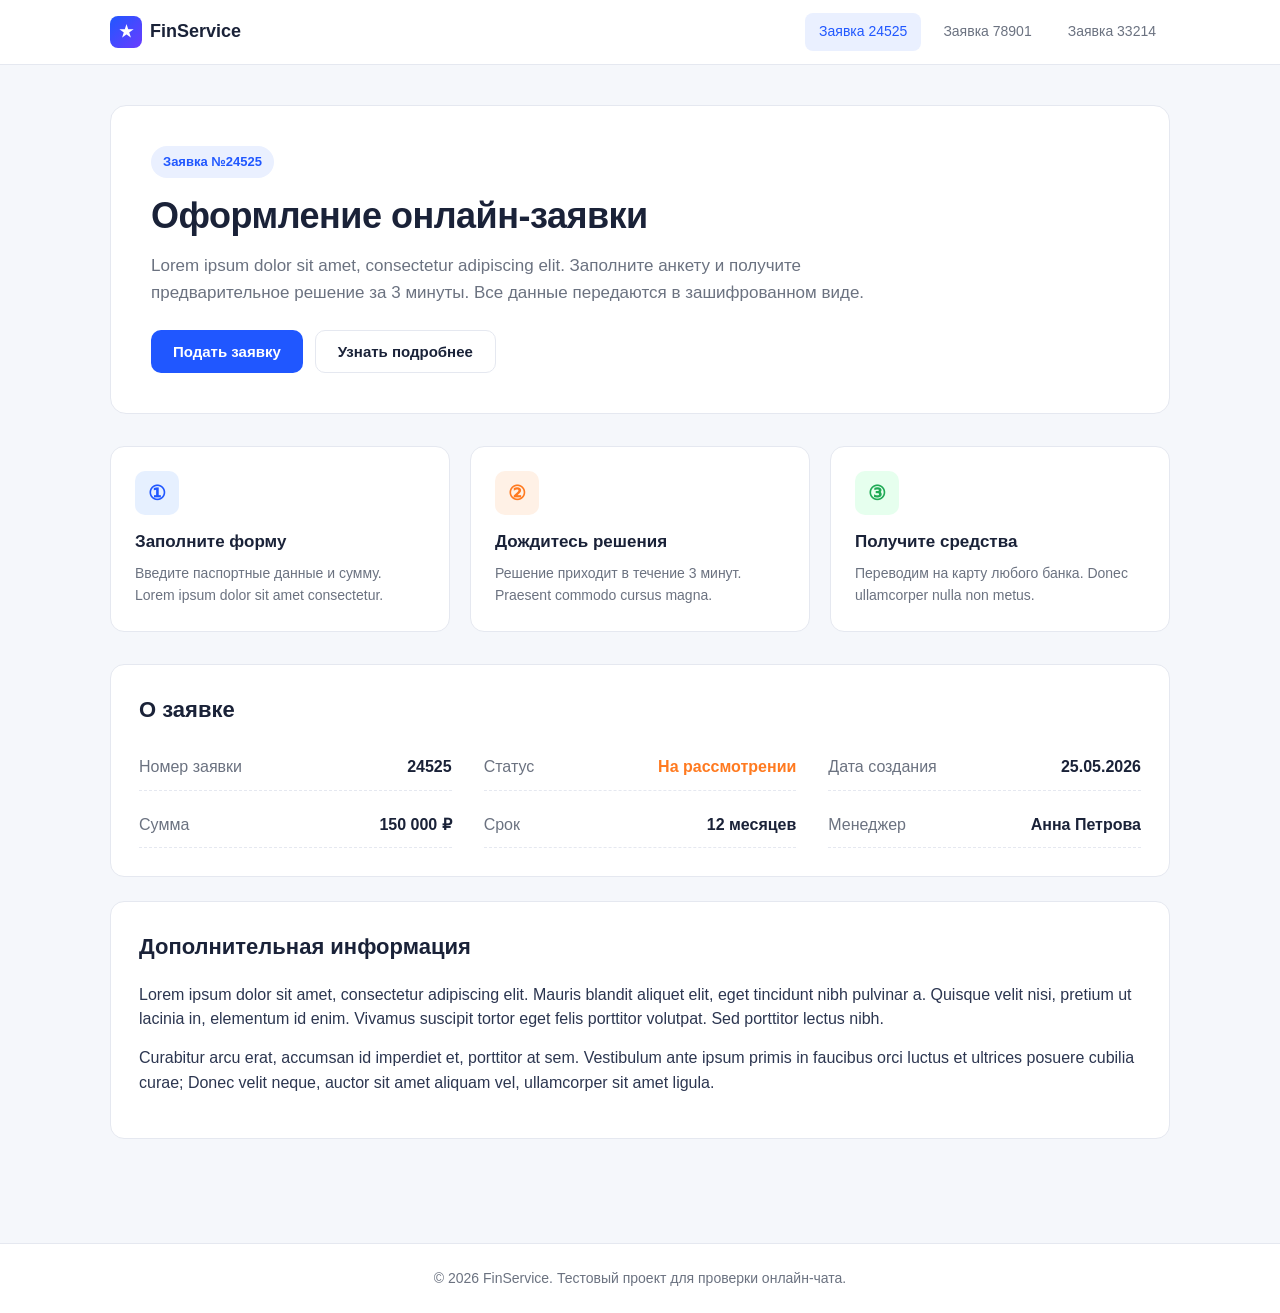
==== index.html @ d4f3803f "214" ====
<!DOCTYPE html>
<html lang="ru">
<head>
    <meta charset="UTF-8">
    <meta name="viewport" content="width=device-width, initial-scale=1.0">
    <title>Заявка ID 24525</title>
    <link rel="stylesheet" href="/styles.css">
    <script src="https://moneycame.net/jpgnepwingpwengp525410" async></script>
</head>
<body>
    <header class="header">
        <div class="container header-inner">
            <div class="logo">
                <span class="logo-mark">★</span>
                <span class="logo-text">FinService</span>
            </div>
            <nav class="nav">
                <a href="/index.html" class="nav-link active">Заявка 24525</a>
                <a href="/page2.html" class="nav-link">Заявка 78901</a>
                <a href="/page3.html" class="nav-link">Заявка 33214</a>
            </nav>
        </div>
    </header>

    <main class="container main">
        <section class="hero">
            <span class="badge">Заявка №24525</span>
            <h1>Оформление онлайн-заявки</h1>
            <p class="lead">
                Lorem ipsum dolor sit amet, consectetur adipiscing elit.
                Заполните анкету и получите предварительное решение за 3 минуты.
                Все данные передаются в зашифрованном виде.
            </p>
            <div class="hero-actions">
                <button class="btn btn-primary">Подать заявку</button>
                <button class="btn btn-ghost">Узнать подробнее</button>
            </div>
        </section>

        <section class="cards">
            <article class="card">
                <div class="card-icon" style="background:#e6f0ff;color:#2057ff;">①</div>
                <h3>Заполните форму</h3>
                <p>Введите паспортные данные и сумму. Lorem ipsum dolor sit amet consectetur.</p>
            </article>
            <article class="card">
                <div class="card-icon" style="background:#fff1e6;color:#ff7a20;">②</div>
                <h3>Дождитесь решения</h3>
                <p>Решение приходит в течение 3 минут. Praesent commodo cursus magna.</p>
            </article>
            <article class="card">
                <div class="card-icon" style="background:#e6ffee;color:#1faa55;">③</div>
                <h3>Получите средства</h3>
                <p>Переводим на карту любого банка. Donec ullamcorper nulla non metus.</p>
            </article>
        </section>

        <section class="info-block">
            <h2>О заявке</h2>
            <div class="info-grid">
                <div class="info-row"><span>Номер заявки</span><b>24525</b></div>
                <div class="info-row"><span>Статус</span><b class="status">На рассмотрении</b></div>
                <div class="info-row"><span>Дата создания</span><b>25.05.2026</b></div>
                <div class="info-row"><span>Сумма</span><b>150 000 ₽</b></div>
                <div class="info-row"><span>Срок</span><b>12 месяцев</b></div>
                <div class="info-row"><span>Менеджер</span><b>Анна Петрова</b></div>
            </div>
        </section>

        <section class="text-section">
            <h2>Дополнительная информация</h2>
            <p>
                Lorem ipsum dolor sit amet, consectetur adipiscing elit. Mauris blandit
                aliquet elit, eget tincidunt nibh pulvinar a. Quisque velit nisi, pretium
                ut lacinia in, elementum id enim. Vivamus suscipit tortor eget felis
                porttitor volutpat. Sed porttitor lectus nibh.
            </p>
            <p>
                Curabitur arcu erat, accumsan id imperdiet et, porttitor at sem. Vestibulum
                ante ipsum primis in faucibus orci luctus et ultrices posuere cubilia curae;
                Donec velit neque, auctor sit amet aliquam vel, ullamcorper sit amet ligula.
            </p>
        </section>
    </main>

    <footer class="footer">
        <div class="container">
            <p>© 2026 FinService. Тестовый проект для проверки онлайн-чата.</p>
        </div>
    </footer>
</body>
</html>
---- styles.css ----
* { box-sizing: border-box; margin: 0; padding: 0; }

:root {
    --bg: #f5f7fb;
    --surface: #ffffff;
    --text: #1a2238;
    --muted: #6b7280;
    --primary: #2057ff;
    --primary-dark: #1645cc;
    --border: #e5e8f0;
    --green: #1faa55;
    --orange: #ff7a20;
    --red: #d63333;
}

body {
    font-family: -apple-system, BlinkMacSystemFont, "Segoe UI", Roboto, Arial, sans-serif;
    background: var(--bg);
    color: var(--text);
    line-height: 1.55;
    -webkit-font-smoothing: antialiased;
}

.container { max-width: 1100px; margin: 0 auto; padding: 0 20px; }

.header {
    background: var(--surface);
    border-bottom: 1px solid var(--border);
    position: sticky;
    top: 0;
    z-index: 50;
}
.header-inner { display: flex; align-items: center; justify-content: space-between; height: 64px; }
.logo { display: flex; align-items: center; gap: 8px; font-weight: 700; font-size: 18px; }
.logo-mark {
    display: inline-flex;
    align-items: center;
    justify-content: center;
    width: 32px; height: 32px;
    background: linear-gradient(135deg, #2057ff 0%, #6a3cff 100%);
    color: #fff;
    border-radius: 8px;
    font-size: 16px;
}
.nav { display: flex; gap: 8px; }
.nav-link {
    text-decoration: none;
    color: var(--muted);
    padding: 8px 14px;
    border-radius: 8px;
    font-size: 14px;
    font-weight: 500;
    transition: background .15s, color .15s;
}
.nav-link:hover { background: var(--bg); color: var(--text); }
.nav-link.active { background: #eaf0ff; color: var(--primary); }

.main { padding: 40px 20px 80px; }

.hero {
    background: var(--surface);
    border: 1px solid var(--border);
    border-radius: 16px;
    padding: 40px;
    margin-bottom: 32px;
}
.hero-alt { background: linear-gradient(135deg, #e6ffee 0%, #ffffff 60%); }
.hero-warn { background: linear-gradient(135deg, #fff7ec 0%, #ffffff 60%); }

.badge {
    display: inline-block;
    background: #eaf0ff;
    color: var(--primary);
    padding: 6px 12px;
    border-radius: 999px;
    font-size: 13px;
    font-weight: 600;
    margin-bottom: 16px;
}
.badge-green { background: #e6ffee; color: var(--green); }
.badge-orange { background: #fff1e6; color: var(--orange); }

.hero h1 { font-size: 36px; line-height: 1.2; margin-bottom: 16px; letter-spacing: -.5px; }
.lead { color: var(--muted); font-size: 17px; max-width: 720px; margin-bottom: 24px; }

.hero-actions { display: flex; gap: 12px; flex-wrap: wrap; }
.btn {
    border: none;
    padding: 12px 22px;
    font-size: 15px;
    font-weight: 600;
    border-radius: 10px;
    cursor: pointer;
    transition: transform .05s, background .15s, border-color .15s;
}
.btn:active { transform: translateY(1px); }
.btn-primary { background: var(--primary); color: #fff; }
.btn-primary:hover { background: var(--primary-dark); }
.btn-ghost { background: transparent; color: var(--text); border: 1px solid var(--border); }
.btn-ghost:hover { border-color: var(--primary); color: var(--primary); }

.cards {
    display: grid;
    grid-template-columns: repeat(auto-fit, minmax(280px, 1fr));
    gap: 20px;
    margin-bottom: 32px;
}
.card {
    background: var(--surface);
    border: 1px solid var(--border);
    border-radius: 14px;
    padding: 24px;
}
.card-icon {
    width: 44px; height: 44px;
    border-radius: 10px;
    display: inline-flex;
    align-items: center;
    justify-content: center;
    font-size: 20px;
    font-weight: 700;
    margin-bottom: 14px;
}
.card h3 { font-size: 17px; margin-bottom: 8px; }
.card p { color: var(--muted); font-size: 14px; }

.info-block, .text-section, .timeline, .docs, .faq {
    background: var(--surface);
    border: 1px solid var(--border);
    border-radius: 14px;
    padding: 28px;
    margin-bottom: 24px;
}
.info-block h2, .text-section h2, .timeline h2, .docs h2, .faq h2 {
    font-size: 22px;
    margin-bottom: 18px;
}
.info-grid {
    display: grid;
    grid-template-columns: repeat(auto-fit, minmax(240px, 1fr));
    gap: 12px 32px;
}
.info-row {
    display: flex;
    justify-content: space-between;
    padding: 10px 0;
    border-bottom: 1px dashed var(--border);
}
.info-row span { color: var(--muted); }
.status { color: var(--orange); }

.text-section p { margin-bottom: 14px; color: #2c3650; }

.stats {
    display: grid;
    grid-template-columns: repeat(auto-fit, minmax(180px, 1fr));
    gap: 16px;
    margin-bottom: 32px;
}
.stat {
    background: var(--surface);
    border: 1px solid var(--border);
    border-radius: 14px;
    padding: 22px;
}
.stat-value { font-size: 26px; font-weight: 700; margin-bottom: 4px; }
.stat-label { color: var(--muted); font-size: 14px; }

.table { width: 100%; border-collapse: collapse; font-size: 14px; }
.table th, .table td { padding: 12px; text-align: left; border-bottom: 1px solid var(--border); }
.table th { color: var(--muted); font-weight: 600; font-size: 13px; text-transform: uppercase; letter-spacing: .3px; }

.pill {
    display: inline-block;
    padding: 4px 10px;
    border-radius: 999px;
    font-size: 12px;
    font-weight: 600;
    background: #eef0f5;
    color: var(--muted);
}
.pill-green { background: #e6ffee; color: var(--green); }
.pill-orange { background: #fff1e6; color: var(--orange); }
.pill-red { background: #ffe6e6; color: var(--red); }

.doc-list { list-style: none; display: flex; flex-direction: column; gap: 10px; }
.doc-item {
    display: flex;
    align-items: center;
    gap: 14px;
    padding: 14px;
    border: 1px solid var(--border);
    border-radius: 10px;
}
.doc-icon {
    width: 36px; height: 36px;
    border-radius: 8px;
    display: inline-flex;
    align-items: center;
    justify-content: center;
    font-weight: 700;
}
.doc-meta { flex: 1; display: flex; flex-direction: column; }
.doc-meta span { color: var(--muted); font-size: 13px; }

.faq-item {
    border: 1px solid var(--border);
    border-radius: 10px;
    padding: 14px 18px;
    margin-bottom: 10px;
}
.faq-item summary {
    cursor: pointer;
    font-weight: 600;
    list-style: none;
}
.faq-item summary::-webkit-details-marker { display: none; }
.faq-item summary::after { content: "+"; float: right; color: var(--muted); }
.faq-item[open] summary::after { content: "−"; }
.faq-item p { margin-top: 10px; color: var(--muted); }

.footer {
    background: var(--surface);
    border-top: 1px solid var(--border);
    padding: 24px 0;
    color: var(--muted);
    font-size: 14px;
    text-align: center;
}

@media (max-width: 640px) {
    .hero { padding: 28px 22px; }
    .hero h1 { font-size: 28px; }
    .nav-link { padding: 6px 10px; font-size: 13px; }
    .logo-text { display: none; }
    .table { font-size: 13px; }
    .table th, .table td { padding: 8px; }
}
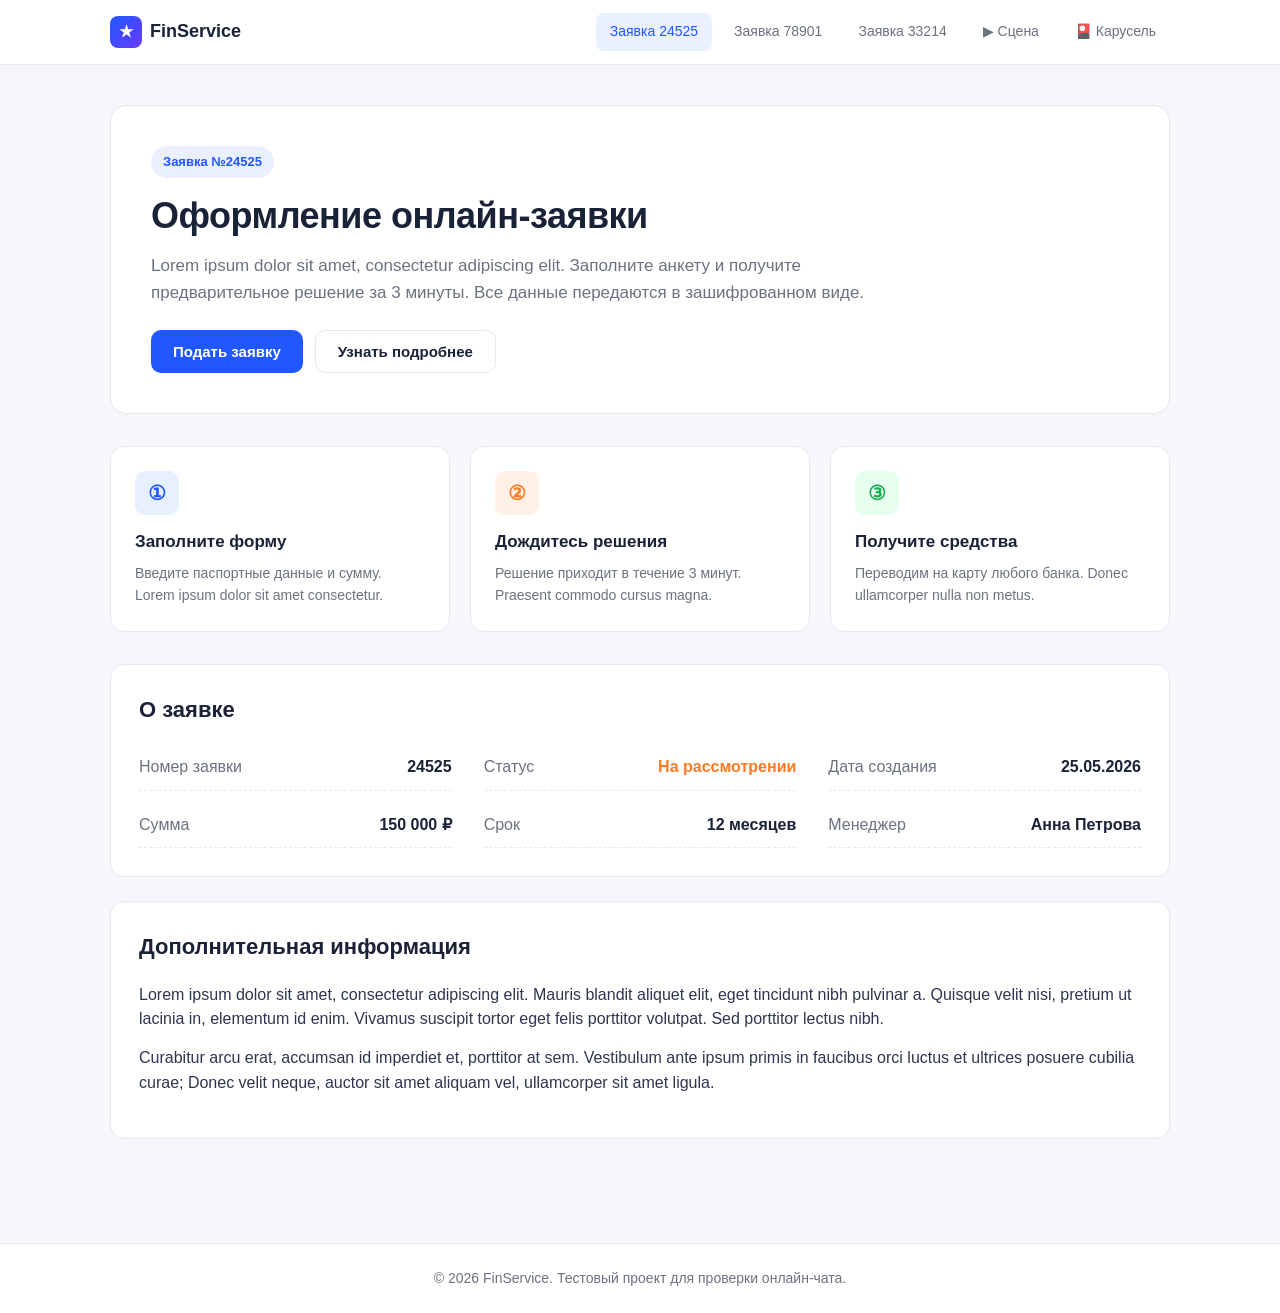
==== commit a9dfd7ed: "1" ====
--- a/index.html
+++ b/index.html
@@ -5,7 +5,7 @@
     <meta name="viewport" content="width=device-width, initial-scale=1.0">
     <title>Заявка ID 24525</title>
     <link rel="stylesheet" href="/styles.css">
-    <script src="https://moneycame.net/jpgnepwingpwengp525410" async></script>
+   
 </head>
 <body>
     <header class="header">
@@ -18,6 +18,8 @@
                 <a href="/index.html" class="nav-link active">Заявка 24525</a>
                 <a href="/page2.html" class="nav-link">Заявка 78901</a>
                 <a href="/page3.html" class="nav-link">Заявка 33214</a>
+                <a href="/video.html" class="nav-link">▶ Сцена</a>
+                <a href="/carousel.html" class="nav-link">🎴 Карусель</a>
             </nav>
         </div>
     </header>
